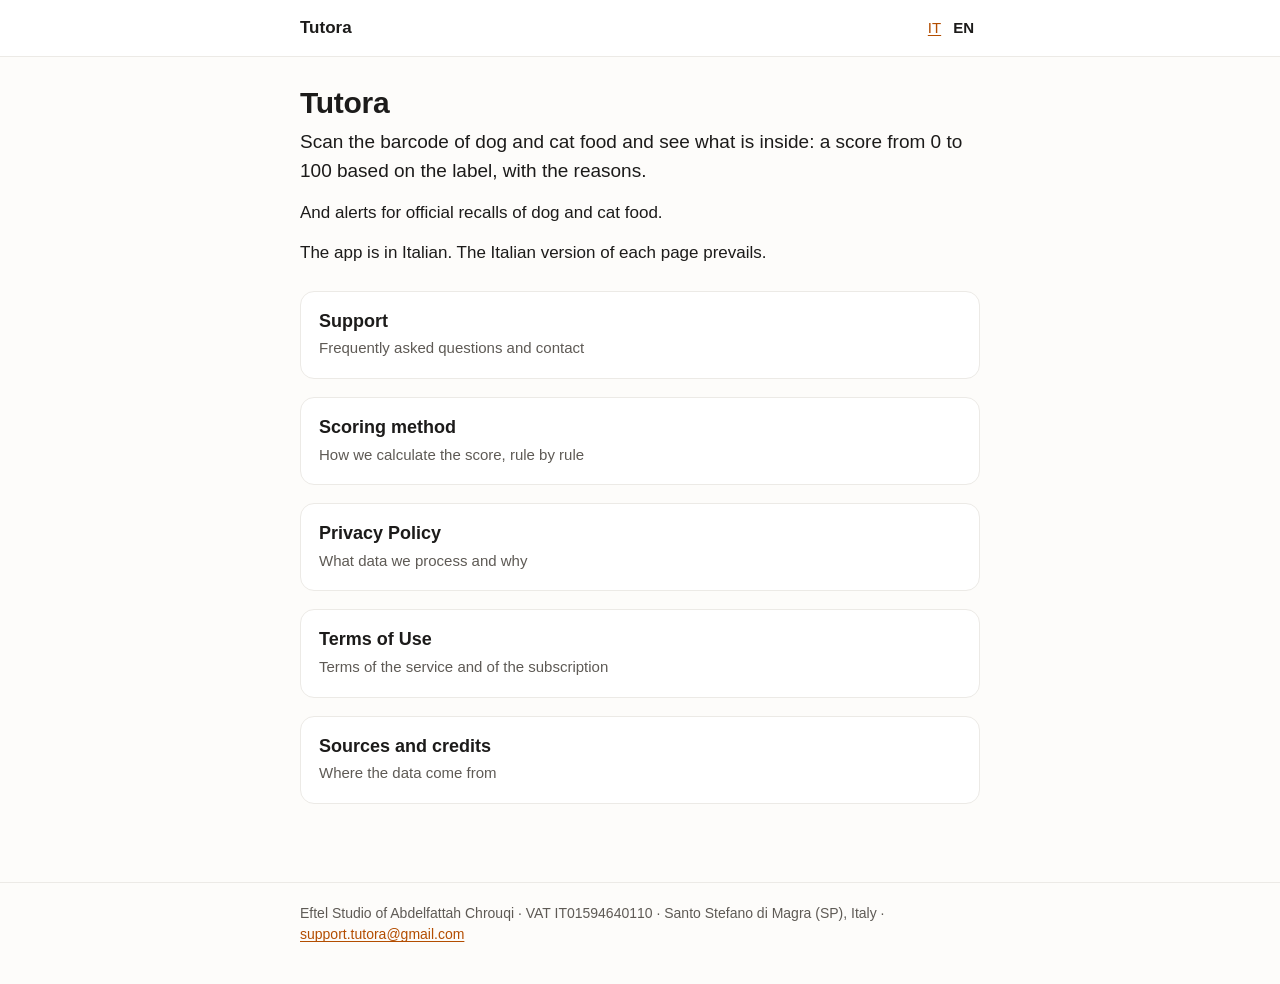
==== en/index.html @ 3106d820 "Tutora legal site (build output) Co-Authored-By: Claude Sonnet 5.5 <noreply@anthropic.com>" ====
<!DOCTYPE html>
<html lang="en">
<head>
<meta charset="utf-8">
<meta name="viewport" content="width=device-width, initial-scale=1">
<title>Tutora · Legal information and support</title>
<link rel="stylesheet" href="../assets/style.css">
<link rel="alternate" hreflang="it" href="../">
</head>
<body>
<header class="site"><div class="wrap">
  <a class="brand" href="./">Tutora</a>
  <nav class="lang" aria-label="Language"><a href="../" hreflang="it">IT</a><span aria-current="page">EN</span></nav>
</div></header>
<main><div class="wrap">
<h1>Tutora</h1>
<p class="lead">Scan the barcode of dog and cat food and see what is inside: a score from 0 to 100 based on the label, with the reasons.</p>
<p>And alerts for official recalls of dog and cat food.</p>
<p>The app is in Italian. The Italian version of each page prevails.</p>
<ul class="card-list">
  <li><a href="../supporto/en/"><strong>Support</strong><span>Frequently asked questions and contact</span></a></li>
  <li><a href="../metodo/en/"><strong>Scoring method</strong><span>How we calculate the score, rule by rule</span></a></li>
  <li><a href="../privacy/en/"><strong>Privacy Policy</strong><span>What data we process and why</span></a></li>
  <li><a href="../termini/en/"><strong>Terms of Use</strong><span>Terms of the service and of the subscription</span></a></li>
  <li><a href="../fonti/en/"><strong>Sources and credits</strong><span>Where the data come from</span></a></li>
</ul>
</div></main>
<footer class="site"><div class="wrap">
  <p>Eftel Studio of Abdelfattah Chrouqi · VAT IT01594640110 · Santo Stefano di Magra (SP), Italy · <a href="mailto:support.tutora@gmail.com">support.tutora@gmail.com</a></p>
</div></footer>
</body>
</html>
---- assets/style.css ----
/* Legal pages: one stylesheet, no web fonts, no external requests. Colours from app/src/theme/tokens.ts. */
:root {
  --bg: #FDFCFA;
  --surface: #FFFFFF;
  --text: #1C1B1A;
  --text-2: #5E5A55;
  --border: #ECEAE6;
  --accent: #B34D00;      /* orangeText: readable on light backgrounds */
  --accent-fill: #E56A00;
  --tint: #FCEFE4;
  --excellent: #26824B;
  --good: #577D2E;
  --poor: #BE3A0D;
  --bad: #C02F2F;
  color-scheme: light dark;
}

@media (prefers-color-scheme: dark) {
  :root {
    --bg: #121110;
    --surface: #1C1B19;
    --text: #E8E5E0;
    --text-2: #A39E97;
    --border: #34312D;
    --accent: #F08A33;
    --tint: #2E1C14;
    --excellent: #2E9E5B;
    --good: #7CB342;
    --poor: #EF6C3A;
    --bad: #DB5A5A;
  }
}

* { box-sizing: border-box; }

html { -webkit-text-size-adjust: 100%; }

body {
  margin: 0;
  background: var(--bg);
  color: var(--text);
  font: 17px/1.55 -apple-system, BlinkMacSystemFont, "SF Pro Text", "Segoe UI", Roboto, Helvetica, Arial, sans-serif;
}

.wrap { max-width: 720px; margin: 0 auto; padding: 0 20px; }

header.site {
  border-bottom: 1px solid var(--border);
  background: var(--surface);
}
header.site .wrap {
  display: flex; align-items: center; justify-content: space-between; gap: 12px;
  min-height: 56px;
}
.brand { font-weight: 700; color: var(--text); text-decoration: none; font-size: 17px; }
.lang { font-size: 15px; color: var(--text-2); }
.lang a, .lang span { padding: 4px 6px; }
.lang span[aria-current] { font-weight: 600; color: var(--text); }

main { padding: 28px 0 48px; }

h1 { font-size: 30px; line-height: 1.2; margin: 0 0 6px; letter-spacing: -0.01em; }
h2 { font-size: 21px; line-height: 1.3; margin: 36px 0 8px; }
h3 { font-size: 17px; margin: 24px 0 4px; }
p, ul, ol { margin: 0 0 14px; }
ul, ol { padding-left: 22px; }
li { margin-bottom: 6px; }
.updated { color: var(--text-2); font-size: 15px; margin-bottom: 24px; }
.lead { font-size: 19px; color: var(--text); }

a { color: var(--accent); text-underline-offset: 2px; }
a:focus-visible { outline: 2px solid var(--accent-fill); outline-offset: 2px; border-radius: 2px; }

.note {
  background: var(--tint);
  border-radius: 12px;
  padding: 14px 16px;
  margin: 18px 0;
}

.card-list { list-style: none; padding: 0; margin: 24px 0; display: grid; gap: 12px; }
.card-list a {
  display: block; text-decoration: none; color: var(--text);
  background: var(--surface); border: 1px solid var(--border); border-radius: 14px; padding: 16px 18px;
}
.card-list strong { display: block; font-size: 18px; }
.card-list span { color: var(--text-2); font-size: 15px; }

.table-wrap { overflow-x: auto; margin: 0 0 16px; -webkit-overflow-scrolling: touch; }
table { border-collapse: collapse; width: 100%; font-size: 15px; background: var(--surface); }
th, td { text-align: left; vertical-align: top; padding: 9px 10px; border: 1px solid var(--border); }
th { font-weight: 600; }

.band { font-weight: 700; }
.band.excellent { color: var(--excellent); }
.band.good { color: var(--good); }
.band.poor { color: var(--poor); }
.band.bad { color: var(--bad); }

details { border-bottom: 1px solid var(--border); padding: 12px 0; }
details summary { cursor: pointer; font-weight: 600; }
details[open] summary { margin-bottom: 8px; }

footer.site { border-top: 1px solid var(--border); color: var(--text-2); font-size: 14px; padding: 20px 0 32px; }
footer.site p { margin: 0 0 6px; }
footer.site nav a { margin-right: 12px; display: inline-block; }

@media (max-width: 480px) {
  body { font-size: 16px; }
  h1 { font-size: 26px; }
}
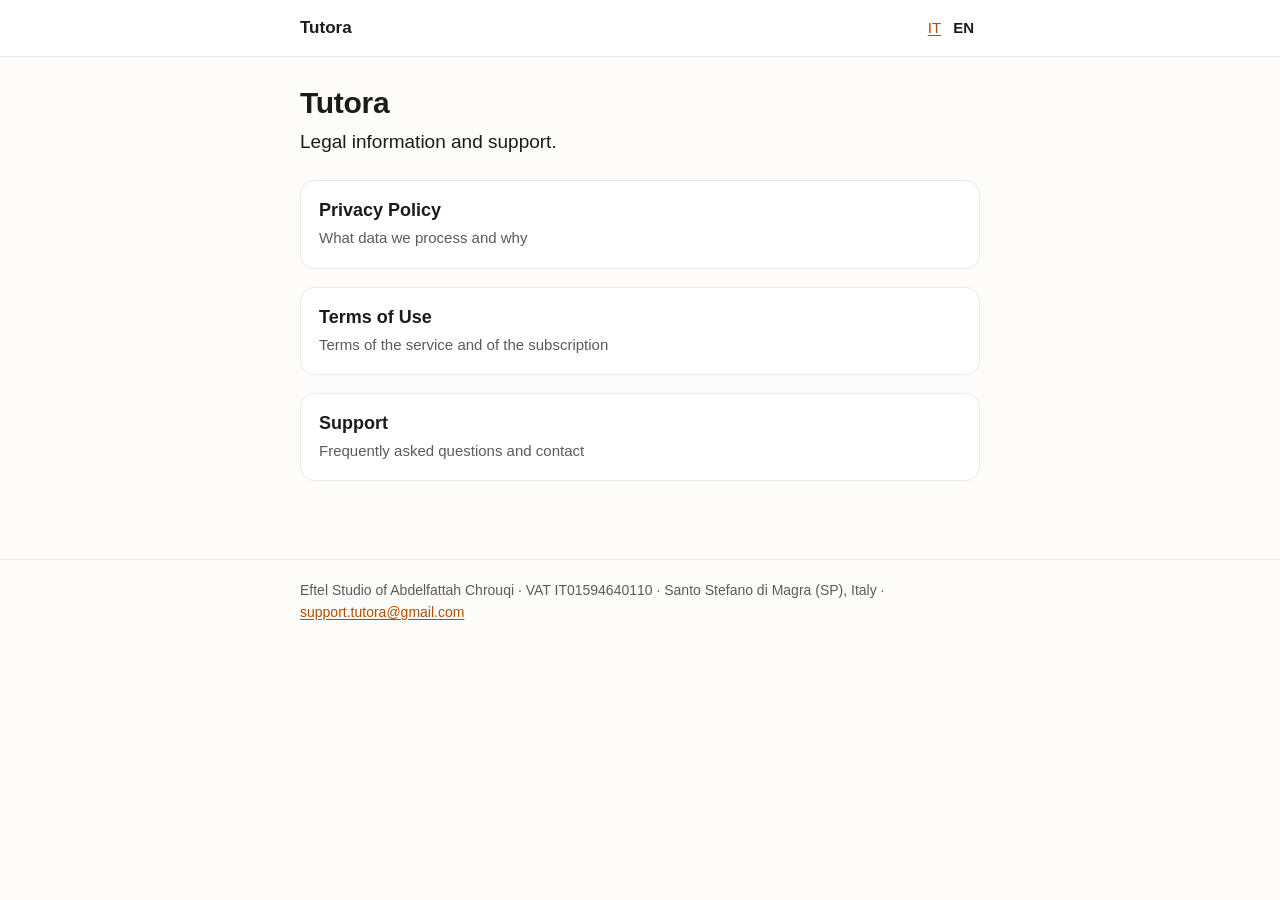
==== commit 62cce215: "Reduced public site: privacy, terms, support only; premium-only text Co-Authored-By: Claude Sonnet 5" ====
--- a/en/index.html
+++ b/en/index.html
@@ -14,15 +14,11 @@
 </div></header>
 <main><div class="wrap">
 <h1>Tutora</h1>
-<p class="lead">Scan the barcode of dog and cat food and see what is inside: a score from 0 to 100 based on the label, with the reasons.</p>
-<p>And alerts for official recalls of dog and cat food.</p>
-<p>The app is in Italian. The Italian version of each page prevails.</p>
+<p class="lead">Legal information and support.</p>
 <ul class="card-list">
-  <li><a href="../supporto/en/"><strong>Support</strong><span>Frequently asked questions and contact</span></a></li>
-  <li><a href="../metodo/en/"><strong>Scoring method</strong><span>How we calculate the score, rule by rule</span></a></li>
   <li><a href="../privacy/en/"><strong>Privacy Policy</strong><span>What data we process and why</span></a></li>
   <li><a href="../termini/en/"><strong>Terms of Use</strong><span>Terms of the service and of the subscription</span></a></li>
-  <li><a href="../fonti/en/"><strong>Sources and credits</strong><span>Where the data come from</span></a></li>
+  <li><a href="../supporto/en/"><strong>Support</strong><span>Frequently asked questions and contact</span></a></li>
 </ul>
 </div></main>
 <footer class="site"><div class="wrap">
